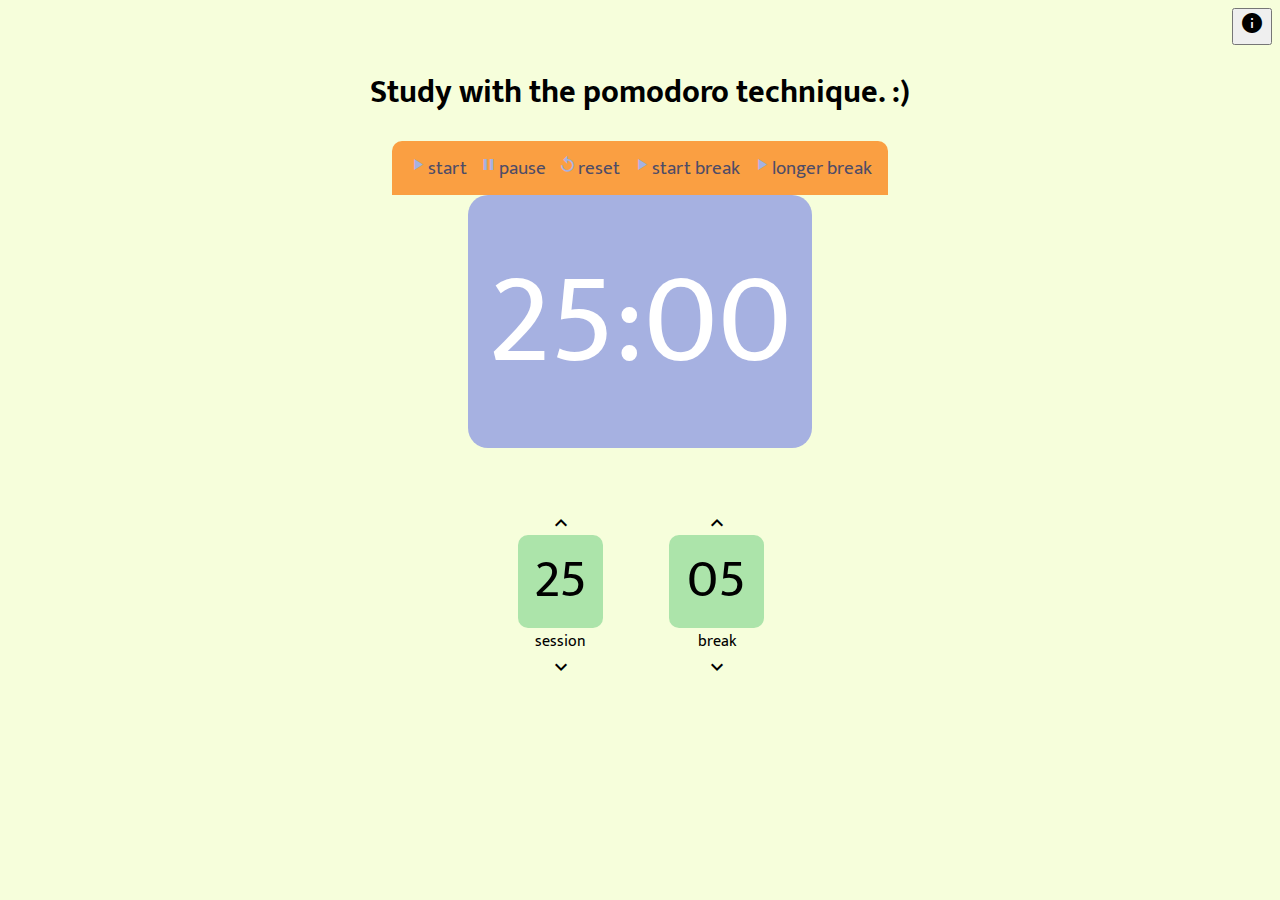
==== index.html @ 141cc139 "Primeiro Commit" ====
<!DOCTYPE html>
<html lang="pt">

<head>
    <meta charset="UTF-8">
    <meta http-equiv="X-UA-Compatible" content="IE=edge">
    <meta name="viewport" content="width=device-width, initial-scale=1.0">
    <link href="https://fonts.googleapis.com/icon?family=Material+Icons" rel="stylesheet">
    <link rel="preconnect" href="https://fonts.googleapis.com">
    <link rel="preconnect" href="https://fonts.gstatic.com" crossorigin>
    <link href="https://fonts.googleapis.com/css2?family=Mukta&family=Overpass&display=swap" rel="stylesheet">
    <link rel="stylesheet" href="./assets/css/style.css">
    <title>Pomodoro</title>
</head>

<body>
    <div class="container">
        <div class="modal" id="infos">
            <button><span class="material-icons">info</span></button>
        </div>
        <div id="bar">
            <h1 id="title">Study with the pomodoro technique. :) </h1>
        </div>

        <div id="counter">
            <div id="controls">
                <button id="start"><span class="material-icons icons-counter">play_arrow</span>start</button>
                <button id="pause"><span class="material-icons icons-counter">pause</span>pause</button>
                <button id="reset"><span class="material-icons icons-counter">replay</span>reset</button>
                <button id="reset"><span class="material-icons icons-counter">play_arrow</span>start break</button>
                <button id="reset"><span class="material-icons icons-counter">play_arrow</span>longer break</button>
            </div>
            <div id="timerSection">
                <p id="timer">25:00</p>
            </div>
        </div>

        <div id="timerControl">
            <div id="session">
                <span class="material-icons">
                    expand_less
                </span>
                <p id="timeSession">25</p>
                <p>session</p>
                <span class="material-icons">
                    expand_more
                </span>
            </div>
            <div id="break">
                <span class="material-icons">
                    expand_less
                </span>
                <p id="timeBreak">05</p>
                <p>break</p>
                <span class="material-icons">
                    expand_more
                </span>
            </div>
        </div>

    </div>
</body>

</html>
---- assets/css/style.css ----
* {
    font-family: "Mukta", sans-serif;
}

body {
    background-color: #F6FEDB;
}

#bar {
    display: flex;
    width: 100%;
    justify-content: center;
}

#infos {
    display: flex;
    justify-content: flex-end;
}

#controls {
    display: flex;
    justify-content: center;
    padding: 10px 10px 10px;
    background-color: #FA9F42;
    width: fit-content;
    border-radius: 10px 10px 0px 0px;
}

#controls button {
    background-color: transparent;
    color: #4E4C67;
    font-size: 1.2em;
    border: 0cm;
}

#timerSection {
    background-color: #A6B1E1;
    width: fit-content;
    padding: 20px 20px 20px;
    border-radius: 20px;
}

#timerSection p {
    font-size: 8em;
    margin: 0px;
    color: white;
}

#counter {
    display: flex;
    justify-content: center;
    flex-direction: column;
    align-content: center;
    align-items: center;
}

.icons-counter {
    font-size: 1em;
    color: #A6B1E1;
    padding-right: 1px;
}

#timerControl {
    display: flex;
    justify-content: center;
    padding-top: 5%;
}

#timeSession {
    background-color: #ACE4AA;
    border-radius: 10px;
    width: fit-content;
    padding: 0% 30% 5%;
    font-size: 3.4em;
}

#timeBreak {
    background-color: #ACE4AA;
    border-radius: 10px;
    width: fit-content;
    padding: 0% 30% 5%;
    font-size: 3.4em;
}

#timerControl p {
    margin: 0%;
}

#session {
    margin-right: 50px;
    display: flex;
    flex-direction: column;
    align-items: center;
    justify-content: center;
}
#break{
    margin-left: 50px;
    display: flex;
    flex-direction: column;
    align-items: center;
    justify-content: center;
}
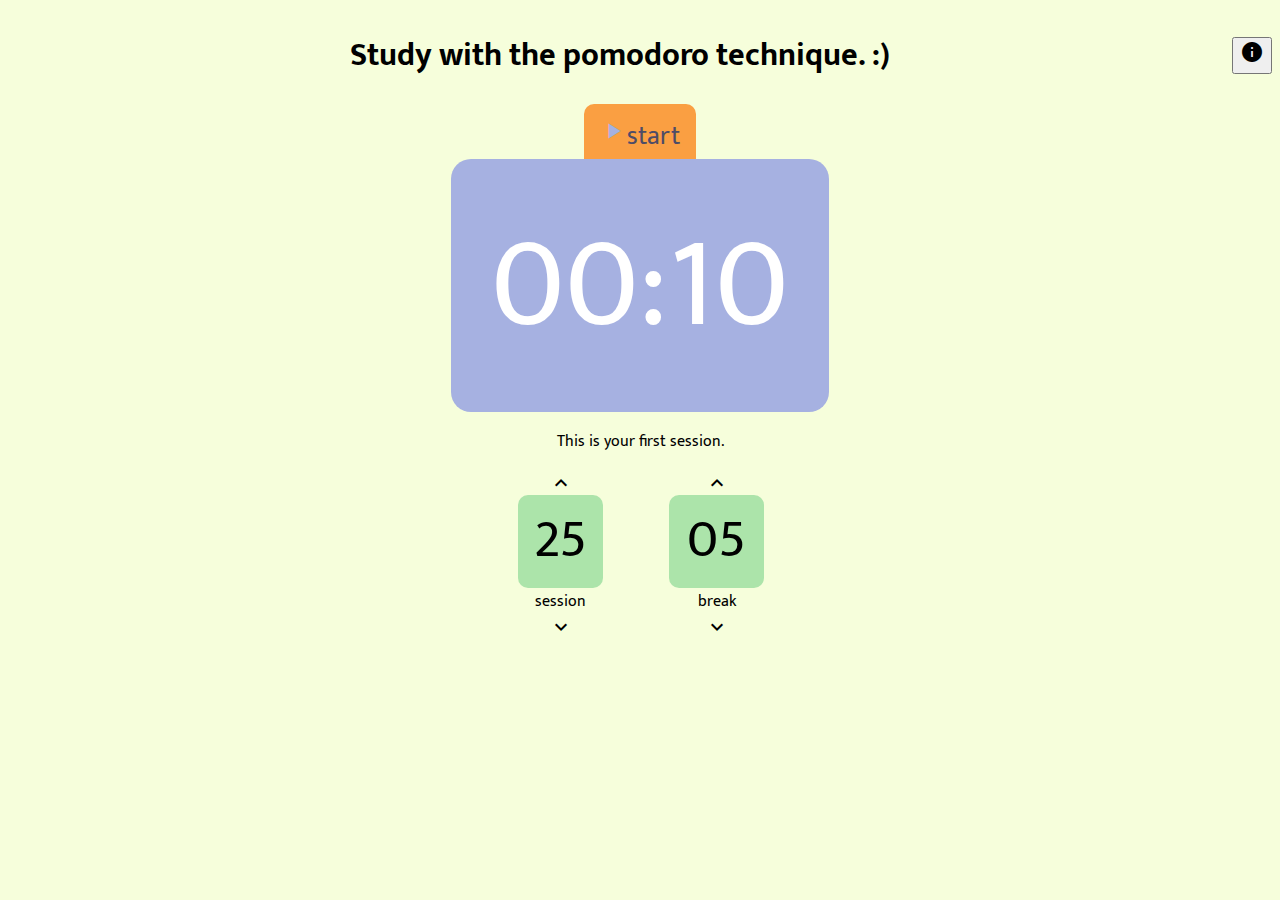
==== commit af0faa27: "timer now works, some adjustments" ====
--- a/index.html
+++ b/index.html
@@ -15,44 +15,50 @@
 
 <body>
     <div class="container">
-        <div class="modal" id="infos">
-            <button><span class="material-icons">info</span></button>
+        <div id="test">
+            
+            <div id="bar">
+                <h1 id="title">Study with the pomodoro technique. :) </h1>
+            </div>
+            <div class="modal" id="infos">
+                <button><span class="material-icons">info</span></button>
+            </div>
         </div>
-        <div id="bar">
-            <h1 id="title">Study with the pomodoro technique. :) </h1>
-        </div>
-
         <div id="counter">
             <div id="controls">
-                <button id="start"><span class="material-icons icons-counter">play_arrow</span>start</button>
-                <button id="pause"><span class="material-icons icons-counter">pause</span>pause</button>
-                <button id="reset"><span class="material-icons icons-counter">replay</span>reset</button>
-                <button id="reset"><span class="material-icons icons-counter">play_arrow</span>start break</button>
-                <button id="reset"><span class="material-icons icons-counter">play_arrow</span>longer break</button>
+                <button onclick="setInterval(timerStart, 1000)" id="start"><span class="material-icons icons-counter">play_arrow</span>start</button>
+                <button onclick="setResumeMode()" id="resume"><span class="material-icons icons-counter">play_arrow</span>resume</button>
+                <button onclick="timerPause()" id="pause"><span class="material-icons icons-counter">pause</span>pause</button>
+                <button onclick="resetTime(),setResumeMode()" id="reset"><span class="material-icons icons-counter">replay</span>reset</button>
+                <button onclick="startBreak()" id="sbreak"><span class="material-icons icons-counter">play_arrow</span>start break</button>
+                <button id="lbreak"><span class="material-icons icons-counter">play_arrow</span>longer break</button>
             </div>
             <div id="timerSection">
-                <p id="timer">25:00</p>
+                <p style="cursor: default;" id="timer">25:00</p>
             </div>
+
+<p>This is your first session.</p>
+
         </div>
 
         <div id="timerControl">
             <div id="session">
-                <span class="material-icons">
+                <span style="cursor:pointer;" onclick="changeTime('add','session')" class="material-icons">
                     expand_less
                 </span>
-                <p id="timeSession">25</p>
-                <p>session</p>
-                <span class="material-icons">
+                <p id="timeSession"></p>
+                <p style="cursor: default;">session</p>
+                <span style="cursor:pointer;" onclick="changeTime('minus','session')" class="material-icons">
                     expand_more
                 </span>
             </div>
             <div id="break">
-                <span class="material-icons">
+                <span style="cursor:pointer;" onclick="changeTime('add','break')" class="material-icons">
                     expand_less
                 </span>
-                <p id="timeBreak">05</p>
-                <p>break</p>
-                <span class="material-icons">
+                <p id="timeBreak"></p>
+                <p style="cursor: default;">break</p>
+                <span style="cursor:pointer;" onclick="changeTime('minus','break')" class="material-icons">
                     expand_more
                 </span>
             </div>
@@ -61,4 +67,6 @@
     </div>
 </body>
 
+    <script src="https://cdnjs.cloudflare.com/ajax/libs/jquery/3.6.0/jquery.min.js" integrity="sha512-894YE6QWD5I59HgZOGReFYm4dnWc1Qt5NtvYSaNcOP+u1T9qYdvdihz0PPSiiqn/+/3e7Jo4EaG7TubfWGUrMQ==" crossorigin="anonymous" referrerpolicy="no-referrer"></script>
+    <script src="./assets/js/script.js"></script>
 </html>--- a/assets/css/style.css
+++ b/assets/css/style.css
@@ -5,7 +5,8 @@
 body {
     background-color: #F6FEDB;
 }
-
+#test{
+display: flex;}
 #bar {
     display: flex;
     width: 100%;
@@ -15,12 +16,13 @@
 #infos {
     display: flex;
     justify-content: flex-end;
+    align-items: center;
 }
 
 #controls {
     display: flex;
     justify-content: center;
-    padding: 10px 10px 10px;
+    padding: 10px 10px 0px;
     background-color: #FA9F42;
     width: fit-content;
     border-radius: 10px 10px 0px 0px;
@@ -29,14 +31,14 @@
 #controls button {
     background-color: transparent;
     color: #4E4C67;
-    font-size: 1.2em;
+    font-size: 1.6em;
     border: 0cm;
 }
 
 #timerSection {
     background-color: #A6B1E1;
     width: fit-content;
-    padding: 20px 20px 20px;
+    padding: 20px 40px 20px;
     border-radius: 20px;
 }
 
@@ -63,7 +65,11 @@
 #timerControl {
     display: flex;
     justify-content: center;
-    padding-top: 5%;
+    padding-top: 0px;
+}
+
+#controls button{
+cursor: pointer;
 }
 
 #timeSession {
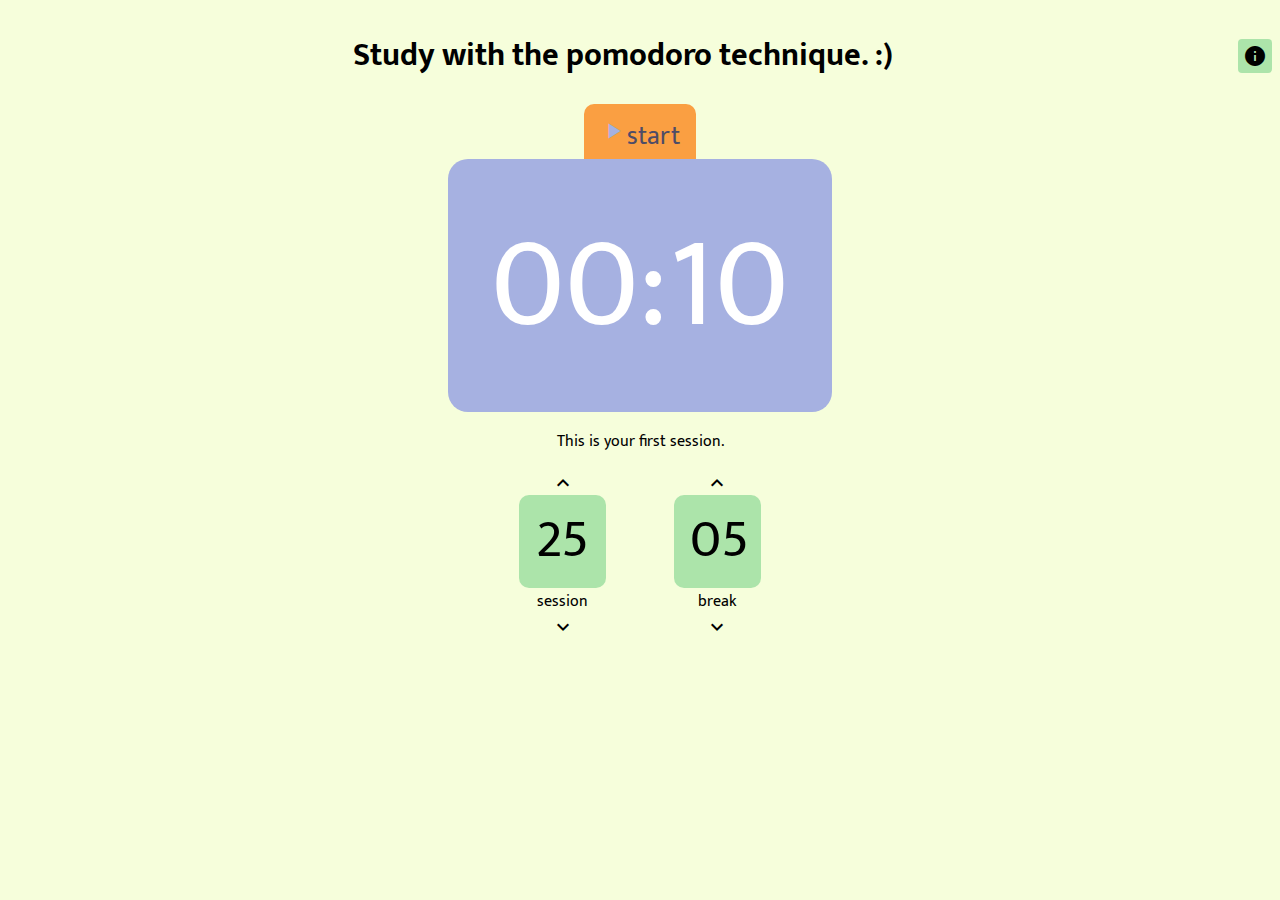
==== commit 0e5789f3: "added favicon, timer works beter, modal works" ====
--- a/index.html
+++ b/index.html
@@ -10,34 +10,52 @@
     <link rel="preconnect" href="https://fonts.gstatic.com" crossorigin>
     <link href="https://fonts.googleapis.com/css2?family=Mukta&family=Overpass&display=swap" rel="stylesheet">
     <link rel="stylesheet" href="./assets/css/style.css">
-    <title>Pomodoro</title>
+    <link rel="shortcut icon" href="./favicon.ico" type="image/x-icon">
+    <title>PomoApp</title>
 </head>
 
 <body>
     <div class="container">
         <div id="test">
-            
+
             <div id="bar">
                 <h1 id="title">Study with the pomodoro technique. :) </h1>
             </div>
-            <div class="modal" id="infos">
-                <button><span class="material-icons">info</span></button>
+            <div id="infos">
+                <button id="myBtn"><span class="material-icons">info</span></button>
+                <div id="myModal" class="modal">
+
+                    <!-- Modal content -->
+                    <div class="modal-content">
+                        <span class="close">&times;</span>
+                        <h1>PomoApp</h1>
+                        <p>The PomoApp was developed to help you study with the Pomodoro Technique.</p>
+                        <a href="https://github.com/karinevitoria/PomodoroApp" target="_blank">Click Here for the code.</a>
+                        <p>Made by Karine Vitoria. With ♥</p>
+                    </div>
+
+                </div>
             </div>
         </div>
         <div id="counter">
             <div id="controls">
-                <button onclick="setInterval(timerStart, 1000)" id="start"><span class="material-icons icons-counter">play_arrow</span>start</button>
-                <button onclick="setResumeMode()" id="resume"><span class="material-icons icons-counter">play_arrow</span>resume</button>
-                <button onclick="timerPause()" id="pause"><span class="material-icons icons-counter">pause</span>pause</button>
-                <button onclick="resetTime(),setResumeMode()" id="reset"><span class="material-icons icons-counter">replay</span>reset</button>
-                <button onclick="startBreak()" id="sbreak"><span class="material-icons icons-counter">play_arrow</span>start break</button>
+                <button onclick="startStudying()" id="start"><span
+                        class="material-icons icons-counter">play_arrow</span>start</button>
+                <button onclick="setResumeMode()" id="resume"><span
+                        class="material-icons icons-counter">play_arrow</span>resume</button>
+                <button onclick="timerPause()" id="pause"><span
+                        class="material-icons icons-counter">pause</span>pause</button>
+                <button onclick="resetTime()" id="reset"><span
+                        class="material-icons icons-counter">replay</span>reset</button>
+                <button onclick="startBreak()" id="sbreak"><span
+                        class="material-icons icons-counter">play_arrow</span>start break</button>
                 <button id="lbreak"><span class="material-icons icons-counter">play_arrow</span>longer break</button>
             </div>
             <div id="timerSection">
                 <p style="cursor: default;" id="timer">25:00</p>
             </div>
 
-<p>This is your first session.</p>
+            <p>This is your first session.</p>
 
         </div>
 
@@ -67,6 +85,9 @@
     </div>
 </body>
 
-    <script src="https://cdnjs.cloudflare.com/ajax/libs/jquery/3.6.0/jquery.min.js" integrity="sha512-894YE6QWD5I59HgZOGReFYm4dnWc1Qt5NtvYSaNcOP+u1T9qYdvdihz0PPSiiqn/+/3e7Jo4EaG7TubfWGUrMQ==" crossorigin="anonymous" referrerpolicy="no-referrer"></script>
-    <script src="./assets/js/script.js"></script>
+<script src="https://cdnjs.cloudflare.com/ajax/libs/jquery/3.6.0/jquery.min.js"
+    integrity="sha512-894YE6QWD5I59HgZOGReFYm4dnWc1Qt5NtvYSaNcOP+u1T9qYdvdihz0PPSiiqn/+/3e7Jo4EaG7TubfWGUrMQ=="
+    crossorigin="anonymous" referrerpolicy="no-referrer"></script>
+<script src="./assets/js/script.js"></script>
+
 </html>--- a/assets/css/style.css
+++ b/assets/css/style.css
@@ -5,8 +5,11 @@
 body {
     background-color: #F6FEDB;
 }
-#test{
-display: flex;}
+
+#test {
+    display: flex;
+}
+
 #bar {
     display: flex;
     width: 100%;
@@ -17,6 +20,15 @@
     display: flex;
     justify-content: flex-end;
     align-items: center;
+}
+
+#infos button {
+    background-color: #ACE4AA;
+    display: flex;
+    text-align: center;
+    padding: 5px;
+    border: none;
+    border-radius: 4px;
 }
 
 #controls {
@@ -37,9 +49,10 @@
 
 #timerSection {
     background-color: #A6B1E1;
-    width: fit-content;
+    width: 19rem;
     padding: 20px 40px 20px;
     border-radius: 20px;
+    text-align: center;
 }
 
 #timerSection p {
@@ -68,14 +81,14 @@
     padding-top: 0px;
 }
 
-#controls button{
-cursor: pointer;
+#controls button {
+    cursor: pointer;
 }
 
 #timeSession {
     background-color: #ACE4AA;
     border-radius: 10px;
-    width: fit-content;
+    width: 3.4rem;
     padding: 0% 30% 5%;
     font-size: 3.4em;
 }
@@ -83,7 +96,7 @@
 #timeBreak {
     background-color: #ACE4AA;
     border-radius: 10px;
-    width: fit-content;
+    width: 3.4rem;
     padding: 0% 30% 5%;
     font-size: 3.4em;
 }
@@ -99,10 +112,58 @@
     align-items: center;
     justify-content: center;
 }
-#break{
+
+#break {
     margin-left: 50px;
     display: flex;
     flex-direction: column;
     align-items: center;
     justify-content: center;
+}
+
+.modal {
+    display: none;
+    /* Hidden by default */
+    position: fixed;
+    /* Stay in place */
+    z-index: 1;
+    /* Sit on top */
+    left: 0;
+    top: 0;
+    width: 100%;
+    /* Full width */
+    height: 100%;
+    /* Full height */
+    overflow: auto;
+    /* Enable scroll if needed */
+    background-color: rgb(0, 0, 0);
+    /* Fallback color */
+    background-color: rgba(0, 0, 0, 0.4);
+    /* Black w/ opacity */
+}
+
+/* Modal Content/Box */
+.modal-content {
+    background-color: #F6FEDB;
+    margin: 15% auto;
+    /* 15% from the top and centered */
+    padding: 20px;
+    border: 1px solid #888;
+    width: 80%;
+    /* Could be more or less, depending on screen size */
+}
+
+/* The Close Button */
+.close {
+    color: #aaa;
+    float: right;
+    font-size: 28px;
+    font-weight: bold;
+}
+
+.close:hover,
+.close:focus {
+    color: black;
+    text-decoration: none;
+    cursor: pointer;
 }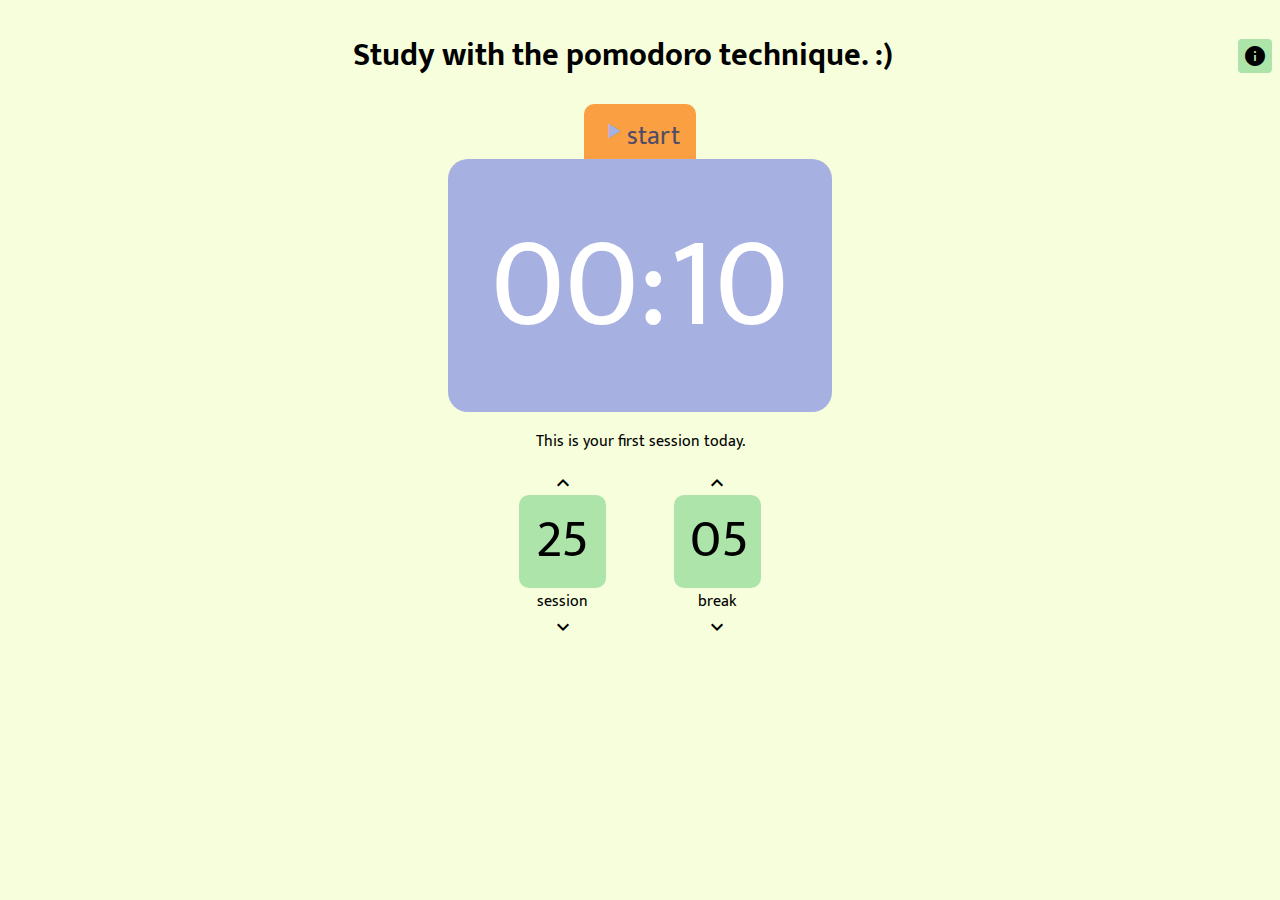
==== commit fd719770: "using session storage to count how many sessions you did" ====
--- a/index.html
+++ b/index.html
@@ -55,7 +55,7 @@
                 <p style="cursor: default;" id="timer">25:00</p>
             </div>
 
-            <p>This is your first session.</p>
+            <p id="showSession">This is your first session today.</p>
 
         </div>
 
--- a/assets/css/style.css
+++ b/assets/css/style.css
@@ -29,6 +29,7 @@
     padding: 5px;
     border: none;
     border-radius: 4px;
+    cursor: pointer;
 }
 
 #controls {
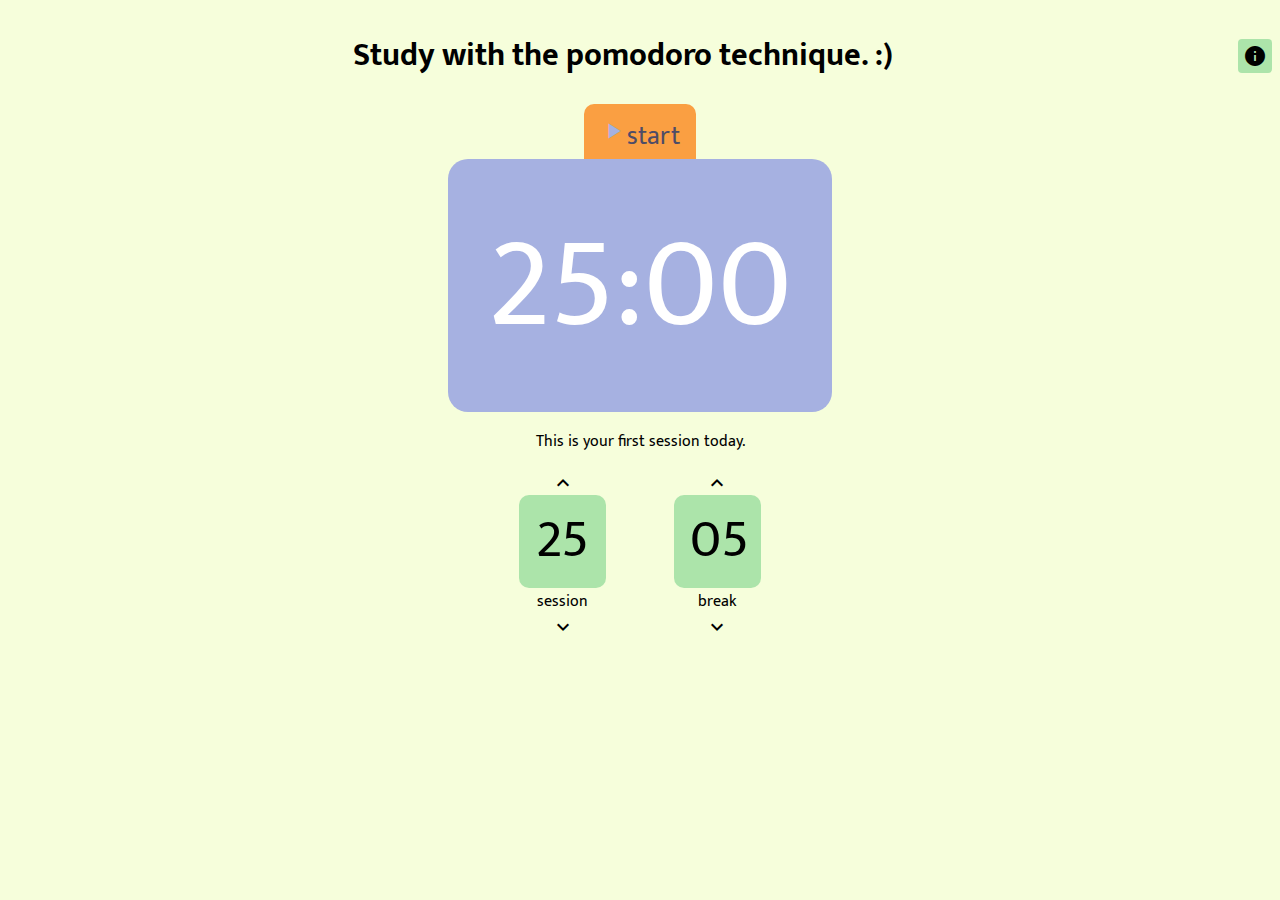
==== commit 48cc88b3: "fixing title error and adding adsense" ====
--- a/index.html
+++ b/index.html
@@ -2,6 +2,8 @@
 <html lang="pt">
 
 <head>
+    <script async src="https://pagead2.googlesyndication.com/pagead/js/adsbygoogle.js?client=ca-pub-7927030032881093"
+     crossorigin="anonymous"></script>
     <meta charset="UTF-8">
     <meta http-equiv="X-UA-Compatible" content="IE=edge">
     <meta name="viewport" content="width=device-width, initial-scale=1.0">
